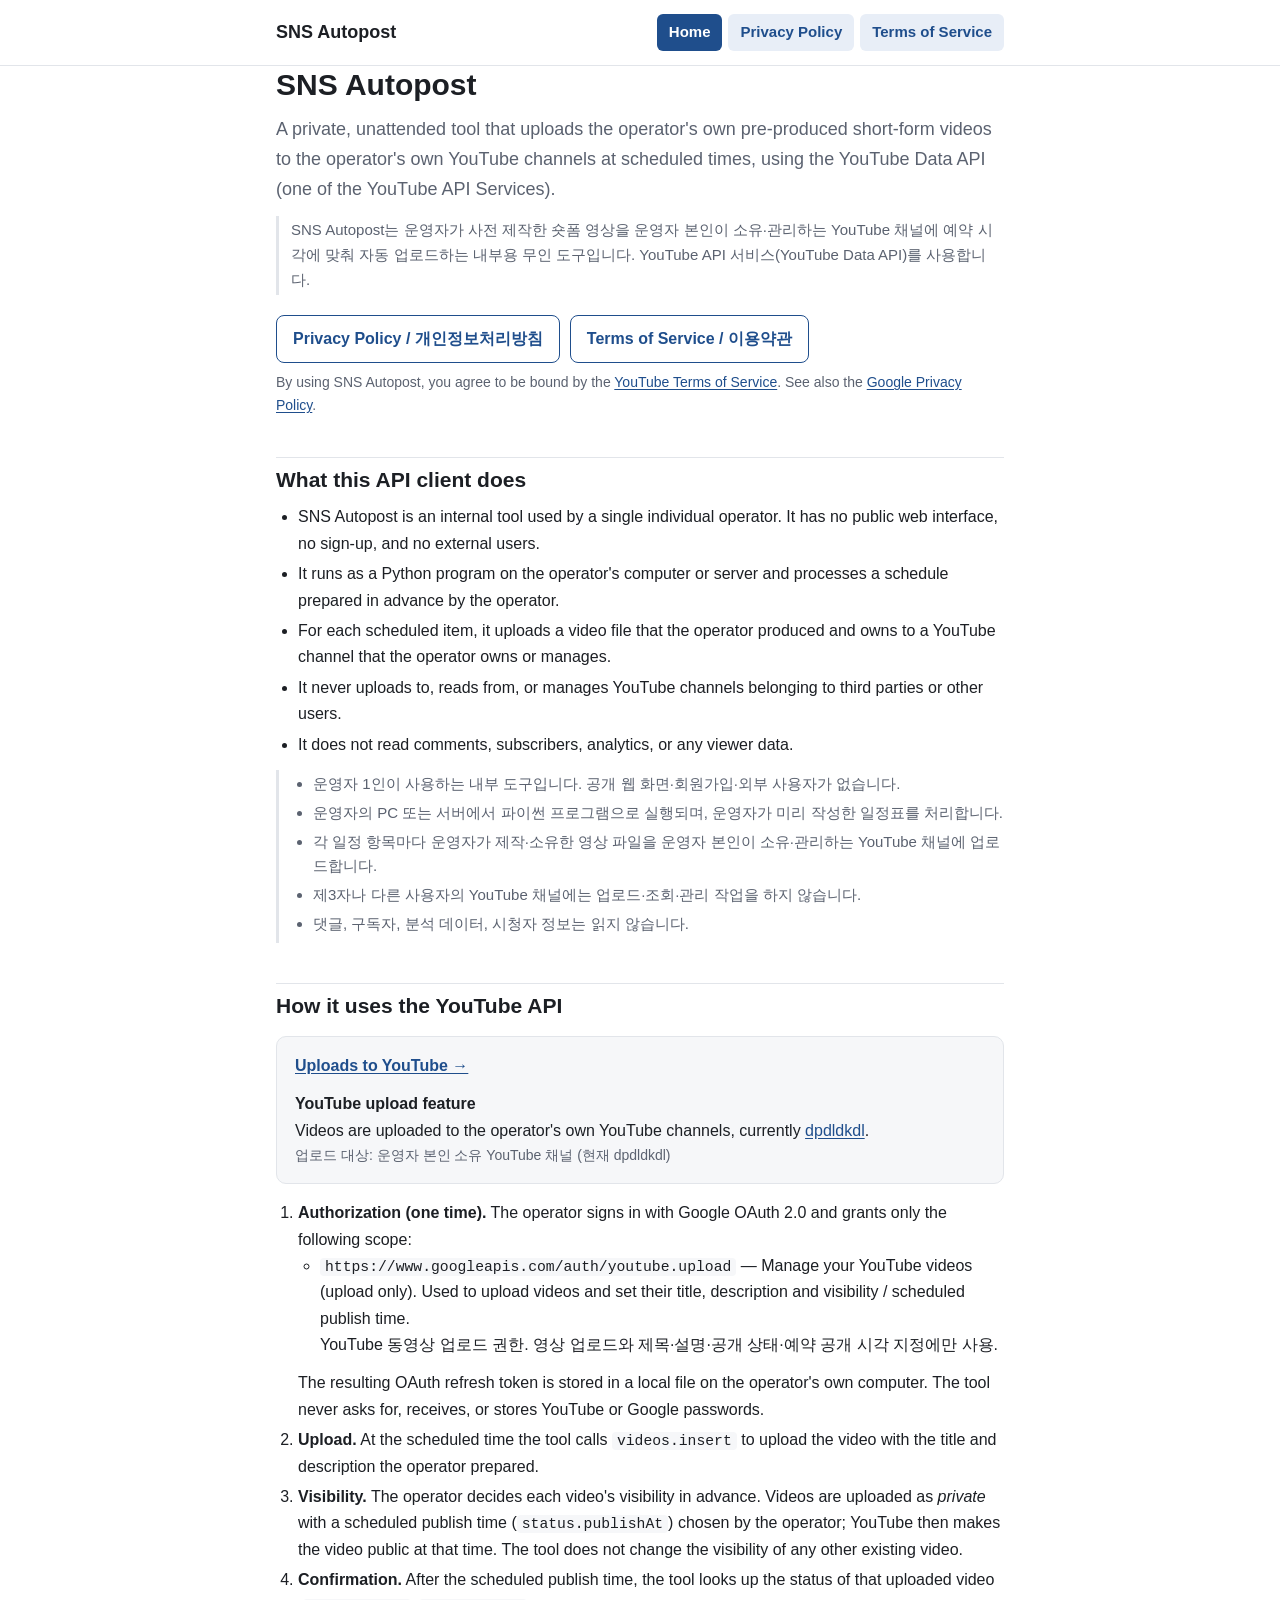
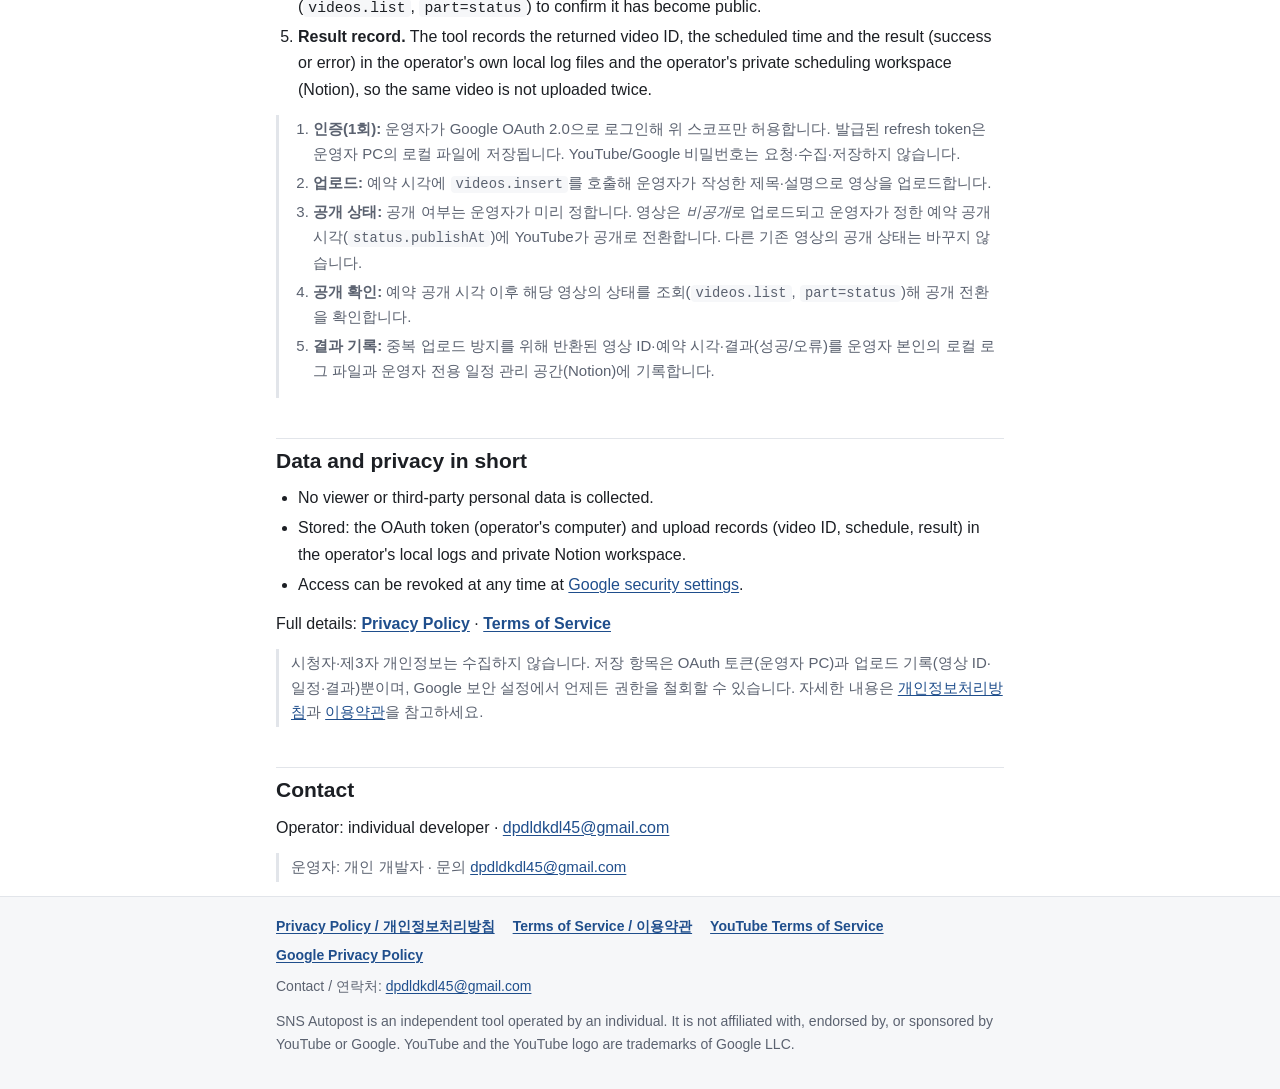
==== index.html @ c1b7ccee "Add files via upload" ====
<!doctype html>
<html lang="en">
<head>
<meta charset="utf-8">
<meta name="viewport" content="width=device-width, initial-scale=1">
<title>SNS Autopost — Scheduled video uploader</title>
<meta name="description" content="SNS Autopost is a private, unattended tool that uploads the operator's own pre-produced short videos to the operator's own YouTube channels using the YouTube Data API.">
<link rel="stylesheet" href="style.css">
</head>
<body>
<header class="site-header"><div class="wrap"><a class="brand" href="index.html">SNS Autopost</a><nav class="nav" aria-label="Main"><a href="index.html" aria-current="page">Home</a><a href="privacy.html">Privacy Policy</a><a href="terms.html">Terms of Service</a></nav></div></header>
<main class="wrap">

<h1>SNS Autopost</h1>
<p class="lead">A private, unattended tool that uploads the operator's own pre-produced short-form videos to the operator's own YouTube channels at scheduled times, using the YouTube Data API (one of the YouTube API Services).</p>
<div class="ko" lang="ko"><p>SNS Autopost는 운영자가 사전 제작한 숏폼 영상을 운영자 본인이 소유·관리하는 YouTube 채널에 예약 시각에 맞춰 자동 업로드하는 내부용 무인 도구입니다. YouTube API 서비스(YouTube Data API)를 사용합니다.</p></div>

<div class="policy-links">
  <a href="privacy.html">Privacy Policy / 개인정보처리방침</a>
  <a href="terms.html">Terms of Service / 이용약관</a>
</div>
<p class="meta">By using SNS Autopost, you agree to be bound by the <a href="https://www.youtube.com/t/terms" rel="noopener">YouTube Terms of Service</a>. See also the <a href="http://www.google.com/policies/privacy" rel="noopener">Google Privacy Policy</a>.</p>

<h2>What this API client does</h2>
<ul>
  <li>SNS Autopost is an internal tool used by a single individual operator. It has no public web interface, no sign-up, and no external users.</li>
  <li>It runs as a Python program on the operator's computer or server and processes a schedule prepared in advance by the operator.</li>
  <li>For each scheduled item, it uploads a video file that the operator produced and owns to a YouTube channel that the operator owns or manages.</li>
  <li>It never uploads to, reads from, or manages YouTube channels belonging to third parties or other users.</li>
  <li>It does not read comments, subscribers, analytics, or any viewer data.</li>
</ul>
<div class="ko" lang="ko">
<ul>
  <li>운영자 1인이 사용하는 내부 도구입니다. 공개 웹 화면·회원가입·외부 사용자가 없습니다.</li>
  <li>운영자의 PC 또는 서버에서 파이썬 프로그램으로 실행되며, 운영자가 미리 작성한 일정표를 처리합니다.</li>
  <li>각 일정 항목마다 운영자가 제작·소유한 영상 파일을 운영자 본인이 소유·관리하는 YouTube 채널에 업로드합니다.</li>
  <li>제3자나 다른 사용자의 YouTube 채널에는 업로드·조회·관리 작업을 하지 않습니다.</li>
  <li>댓글, 구독자, 분석 데이터, 시청자 정보는 읽지 않습니다.</li>
</ul>
</div>

<h2>How it uses the YouTube API</h2>
<div class="card yt-integration">
  <a class="yt-text-link" href="https://www.youtube.com/channel/UCUX4fZ9eqPd_Ai5bfz85Fdw" rel="noopener">Uploads to YouTube &rarr;</a>
  <div>
    <strong>YouTube upload feature</strong><br>
    Videos are uploaded to the operator's own YouTube channels, currently <a href="https://www.youtube.com/channel/UCUX4fZ9eqPd_Ai5bfz85Fdw" rel="noopener">dpdldkdl</a>.
    <div lang="ko" class="meta">업로드 대상: 운영자 본인 소유 YouTube 채널 (현재 dpdldkdl)</div>
  </div>
</div>
<ol>
  <li><strong>Authorization (one time).</strong> The operator signs in with Google OAuth 2.0 and grants only the following scope:
    <ul>
<li><code>https://www.googleapis.com/auth/youtube.upload</code> &mdash; Manage your YouTube videos (upload only). Used to upload videos and set their title, description and visibility / scheduled publish time.<br><span lang="ko">YouTube 동영상 업로드 권한. 영상 업로드와 제목·설명·공개 상태·예약 공개 시각 지정에만 사용.</span></li>
    </ul>
    The resulting OAuth refresh token is stored in a local file on the operator's own computer. The tool never asks for, receives, or stores YouTube or Google passwords.
  </li>
  <li><strong>Upload.</strong> At the scheduled time the tool calls <code>videos.insert</code> to upload the video with the title and description the operator prepared.</li>
  <li><strong>Visibility.</strong> The operator decides each video's visibility in advance. Videos are uploaded as <em>private</em> with a scheduled publish time (<code>status.publishAt</code>) chosen by the operator; YouTube then makes the video public at that time. The tool does not change the visibility of any other existing video.</li>
  <li><strong>Confirmation.</strong> After the scheduled publish time, the tool looks up the status of that uploaded video (<code>videos.list</code>, <code>part=status</code>) to confirm it has become public.</li>
  <li><strong>Result record.</strong> The tool records the returned video ID, the scheduled time and the result (success or error) in the operator's own local log files and the operator's private scheduling workspace (Notion), so the same video is not uploaded twice.</li>
</ol>
<div class="ko" lang="ko">
<ol>
  <li><strong>인증(1회):</strong> 운영자가 Google OAuth 2.0으로 로그인해 위 스코프만 허용합니다. 발급된 refresh token은 운영자 PC의 로컬 파일에 저장됩니다. YouTube/Google 비밀번호는 요청·수집·저장하지 않습니다.</li>
  <li><strong>업로드:</strong> 예약 시각에 <code>videos.insert</code>를 호출해 운영자가 작성한 제목·설명으로 영상을 업로드합니다.</li>
  <li><strong>공개 상태:</strong> 공개 여부는 운영자가 미리 정합니다. 영상은 <em>비공개</em>로 업로드되고 운영자가 정한 예약 공개 시각(<code>status.publishAt</code>)에 YouTube가 공개로 전환합니다. 다른 기존 영상의 공개 상태는 바꾸지 않습니다.</li>
  <li><strong>공개 확인:</strong> 예약 공개 시각 이후 해당 영상의 상태를 조회(<code>videos.list</code>, <code>part=status</code>)해 공개 전환을 확인합니다.</li>
  <li><strong>결과 기록:</strong> 중복 업로드 방지를 위해 반환된 영상 ID·예약 시각·결과(성공/오류)를 운영자 본인의 로컬 로그 파일과 운영자 전용 일정 관리 공간(Notion)에 기록합니다.</li>
</ol>
</div>

<h2>Data and privacy in short</h2>
<ul>
  <li>No viewer or third-party personal data is collected.</li>
  <li>Stored: the OAuth token (operator's computer) and upload records (video ID, schedule, result) in the operator's local logs and private Notion workspace.</li>
  <li>Access can be revoked at any time at <a href="https://security.google.com/settings/security/permissions" rel="noopener">Google security settings</a>.</li>
</ul>
<p>Full details: <a href="privacy.html"><strong>Privacy Policy</strong></a> &middot; <a href="terms.html"><strong>Terms of Service</strong></a></p>
<div class="ko" lang="ko"><p>시청자·제3자 개인정보는 수집하지 않습니다. 저장 항목은 OAuth 토큰(운영자 PC)과 업로드 기록(영상 ID·일정·결과)뿐이며, Google 보안 설정에서 언제든 권한을 철회할 수 있습니다. 자세한 내용은 <a href="privacy.html">개인정보처리방침</a>과 <a href="terms.html">이용약관</a>을 참고하세요.</p></div>

<h2>Contact</h2>
<p>Operator: individual developer &middot; <a href="mailto:dpdldkdl45@gmail.com">dpdldkdl45@gmail.com</a></p>
<div class="ko" lang="ko"><p>운영자: 개인 개발자 · 문의 <a href="mailto:dpdldkdl45@gmail.com">dpdldkdl45@gmail.com</a></p></div>

</main>
<footer class="site-footer"><div class="wrap"><nav aria-label="Legal"><a href="privacy.html">Privacy Policy / 개인정보처리방침</a><a href="terms.html">Terms of Service / 이용약관</a><a href="https://www.youtube.com/t/terms" rel="noopener">YouTube Terms of Service</a><a href="http://www.google.com/policies/privacy" rel="noopener">Google Privacy Policy</a></nav><p>Contact / 연락처: <a href="mailto:dpdldkdl45@gmail.com">dpdldkdl45@gmail.com</a></p><p>SNS Autopost is an independent tool operated by an individual. It is not affiliated with, endorsed by, or sponsored by YouTube or Google. YouTube and the YouTube logo are trademarks of Google LLC.</p></div></footer>
</body>
</html>
---- style.css ----
:root {
  --bg: #ffffff;
  --surface: #f6f7f9;
  --text: #1c1f24;
  --muted: #5b6270;
  --line: #e2e5ea;
  --accent: #1f4e8c;
  --accent-soft: #e8eef7;
  --max: 760px;
}

* { box-sizing: border-box; }

html { -webkit-text-size-adjust: 100%; }

body {
  margin: 0;
  background: var(--bg);
  color: var(--text);
  font-family: -apple-system, BlinkMacSystemFont, "Segoe UI", Roboto, "Helvetica Neue", Arial,
    "Apple SD Gothic Neo", "Malgun Gothic", "Noto Sans KR", sans-serif;
  font-size: 16px;
  line-height: 1.65;
}

a { color: var(--accent); text-underline-offset: 2px; }
a:hover { text-decoration-thickness: 2px; }

.wrap { max-width: var(--max); margin: 0 auto; padding: 0 16px; }

/* Header */
.site-header { border-bottom: 1px solid var(--line); background: var(--bg); }
.site-header .wrap {
  display: flex; flex-wrap: wrap; align-items: center; justify-content: space-between;
  gap: 8px 16px; padding-top: 14px; padding-bottom: 14px;
}
.brand { font-weight: 700; font-size: 18px; color: var(--text); text-decoration: none; }
.nav { display: flex; flex-wrap: wrap; gap: 6px; }
.nav a {
  display: inline-block; padding: 6px 12px; border-radius: 6px; text-decoration: none;
  font-weight: 600; font-size: 15px; color: var(--accent); background: var(--accent-soft);
}
.nav a[aria-current="page"] { background: var(--accent); color: #fff; }

/* Main */
main { padding: 32px 0 48px; }
h1 { font-size: 30px; line-height: 1.25; margin: 0 0 12px; }
h2 { font-size: 21px; line-height: 1.35; margin: 40px 0 10px; padding-top: 8px; border-top: 1px solid var(--line); }
h3 { font-size: 17px; margin: 24px 0 6px; }
p, ul, ol { margin: 0 0 12px; }
ul, ol { padding-left: 22px; }
li { margin-bottom: 4px; }
code { font-family: Consolas, "SFMono-Regular", Menlo, monospace; font-size: 0.92em; background: var(--surface); padding: 1px 5px; border-radius: 4px; word-break: break-word; }

.lead { font-size: 18px; color: var(--muted); }
.meta { color: var(--muted); font-size: 14px; }

/* Korean supplementary text */
.ko {
  color: var(--muted); font-size: 15px; border-left: 3px solid var(--line);
  padding: 2px 0 2px 12px; margin: 6px 0 14px;
}
.ko p:last-child, .ko ul:last-child { margin-bottom: 0; }

/* Callouts */
.policy-links {
  display: flex; flex-wrap: wrap; gap: 10px; margin: 20px 0 8px;
}
.policy-links a {
  display: inline-block; padding: 10px 16px; border: 1px solid var(--accent); border-radius: 8px;
  font-weight: 700; text-decoration: none;
}
.policy-links a:hover { background: var(--accent-soft); }

.card { background: var(--surface); border: 1px solid var(--line); border-radius: 10px; padding: 16px 18px; margin: 16px 0; }
.card h3 { margin-top: 0; }

.yt-integration { display: flex; flex-wrap: wrap; align-items: center; gap: 12px 20px; }
.yt-integration .yt-logo-link { display: inline-block; line-height: 0; background: #ffffff; padding: 8px; border-radius: 6px; }
.yt-integration .yt-logo-link img { height: 100px; width: auto; display: block; }
.yt-text-link { font-weight: 700; }

table { width: 100%; border-collapse: collapse; margin: 8px 0 16px; font-size: 15px; }
th, td { text-align: left; vertical-align: top; border: 1px solid var(--line); padding: 8px 10px; }
th { background: var(--surface); }
.table-scroll { overflow-x: auto; -webkit-overflow-scrolling: touch; }

/* Footer */
.site-footer { border-top: 1px solid var(--line); background: var(--surface); font-size: 14px; color: var(--muted); }
.site-footer .wrap { padding-top: 18px; padding-bottom: 24px; }
.site-footer nav { display: flex; flex-wrap: wrap; gap: 6px 18px; margin-bottom: 8px; }
.site-footer nav a { font-weight: 600; }

@media (max-width: 480px) {
  h1 { font-size: 25px; }
  h2 { font-size: 19px; }
  .lead { font-size: 17px; }
}
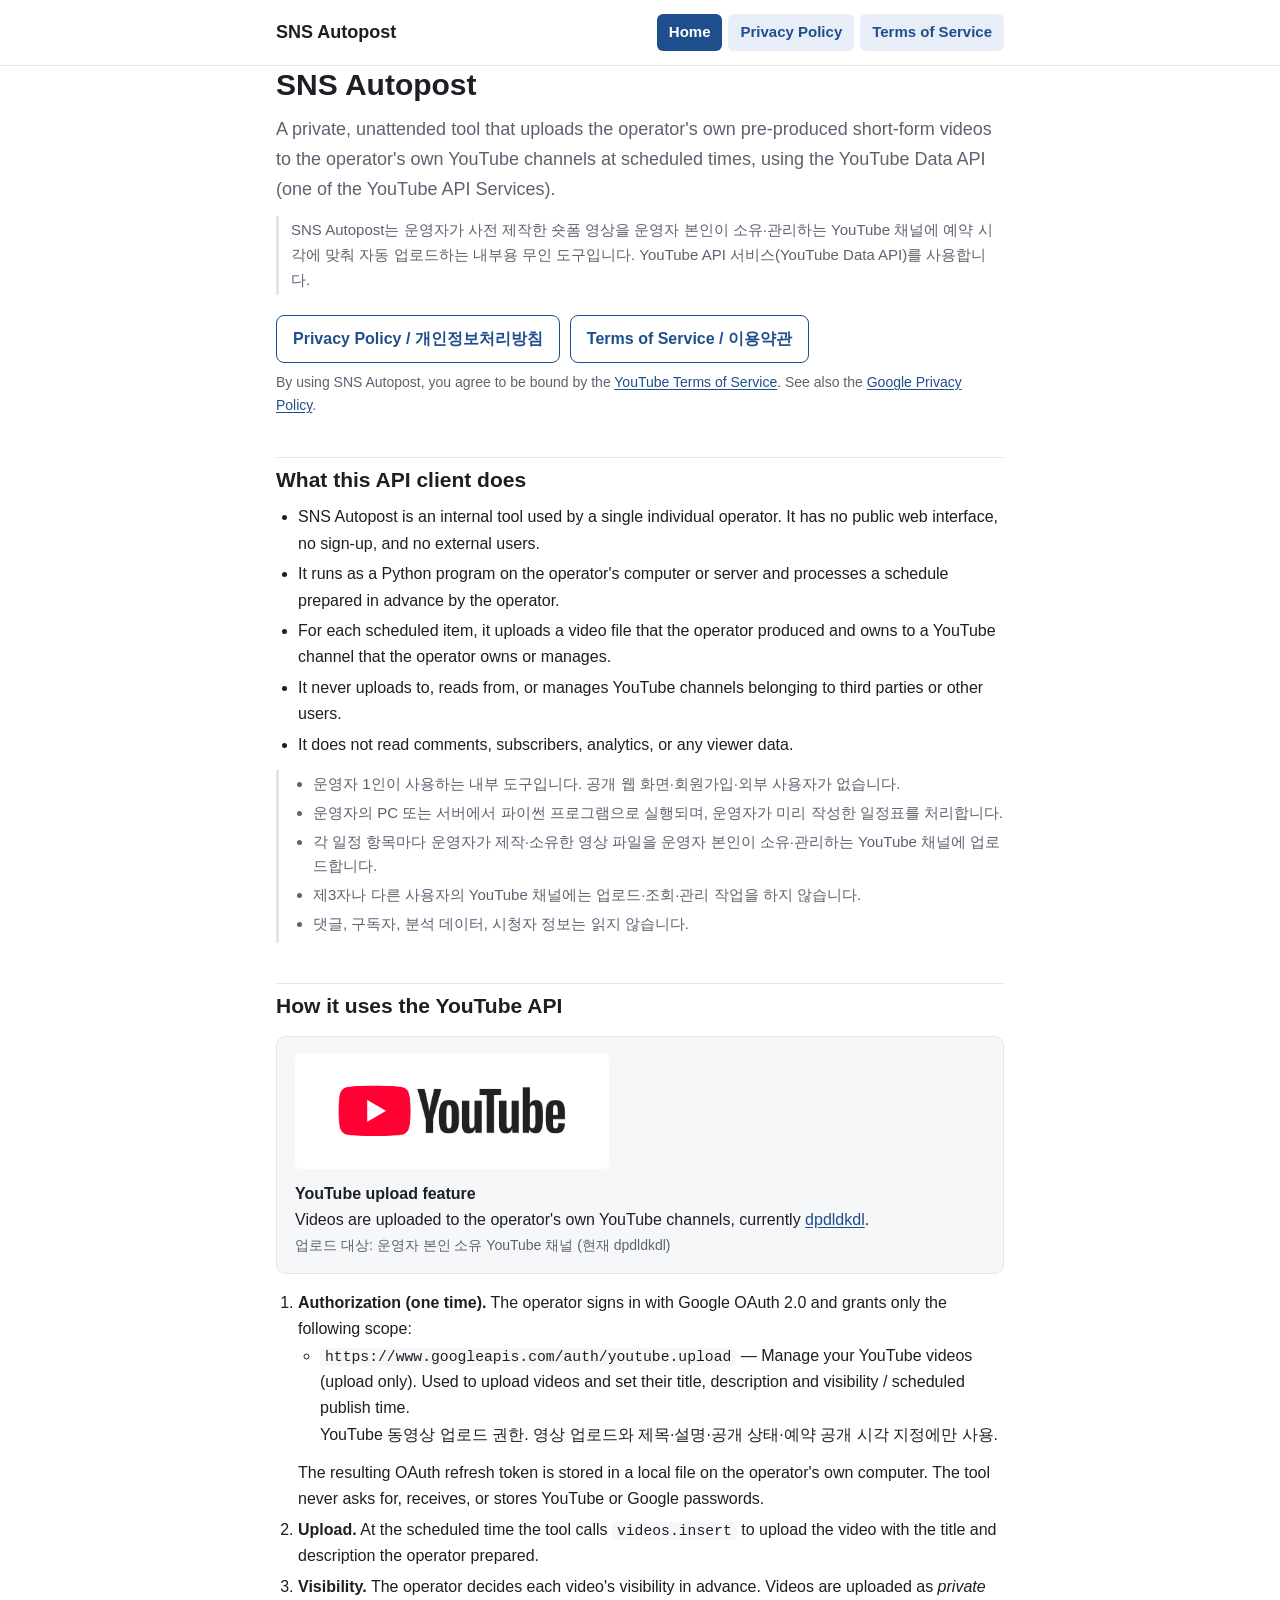
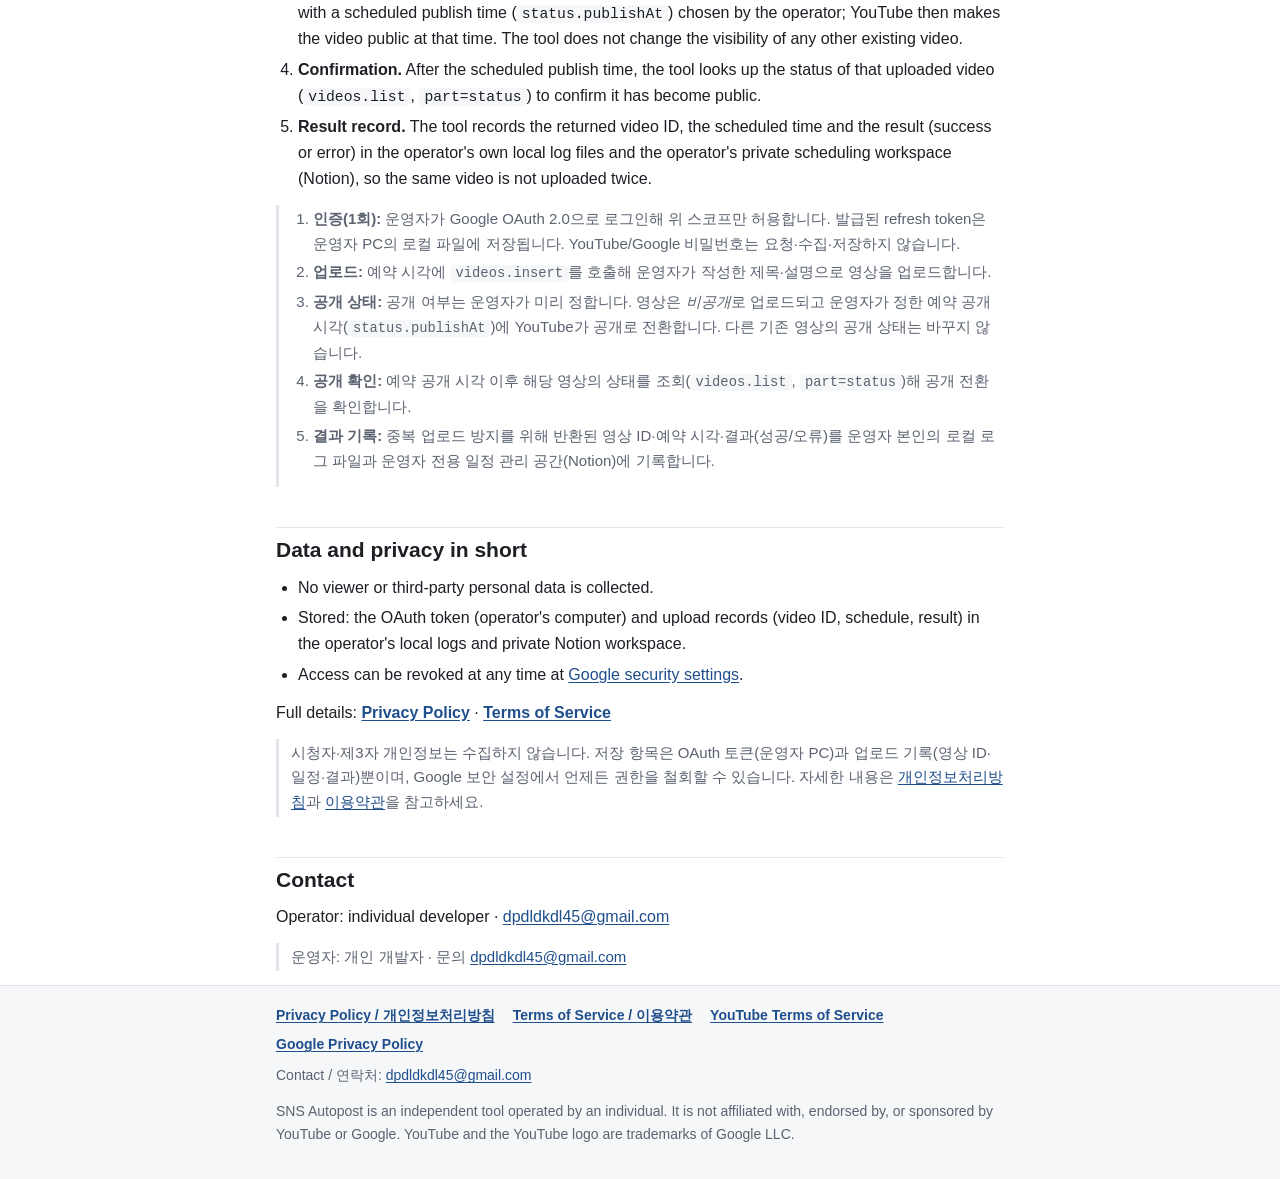
==== commit bd1d6556: "Add files via upload" ====
--- a/index.html
+++ b/index.html
@@ -41,7 +41,7 @@
 
 <h2>How it uses the YouTube API</h2>
 <div class="card yt-integration">
-  <a class="yt-text-link" href="https://www.youtube.com/channel/UCUX4fZ9eqPd_Ai5bfz85Fdw" rel="noopener">Uploads to YouTube &rarr;</a>
+  <a class="yt-logo-link" href="https://www.youtube.com/channel/UCUX4fZ9eqPd_Ai5bfz85Fdw" rel="noopener" title="Open the YouTube channel that receives uploads"><img src="youtube-logo.png" alt="YouTube"></a>
   <div>
     <strong>YouTube upload feature</strong><br>
     Videos are uploaded to the operator's own YouTube channels, currently <a href="https://www.youtube.com/channel/UCUX4fZ9eqPd_Ai5bfz85Fdw" rel="noopener">dpdldkdl</a>.
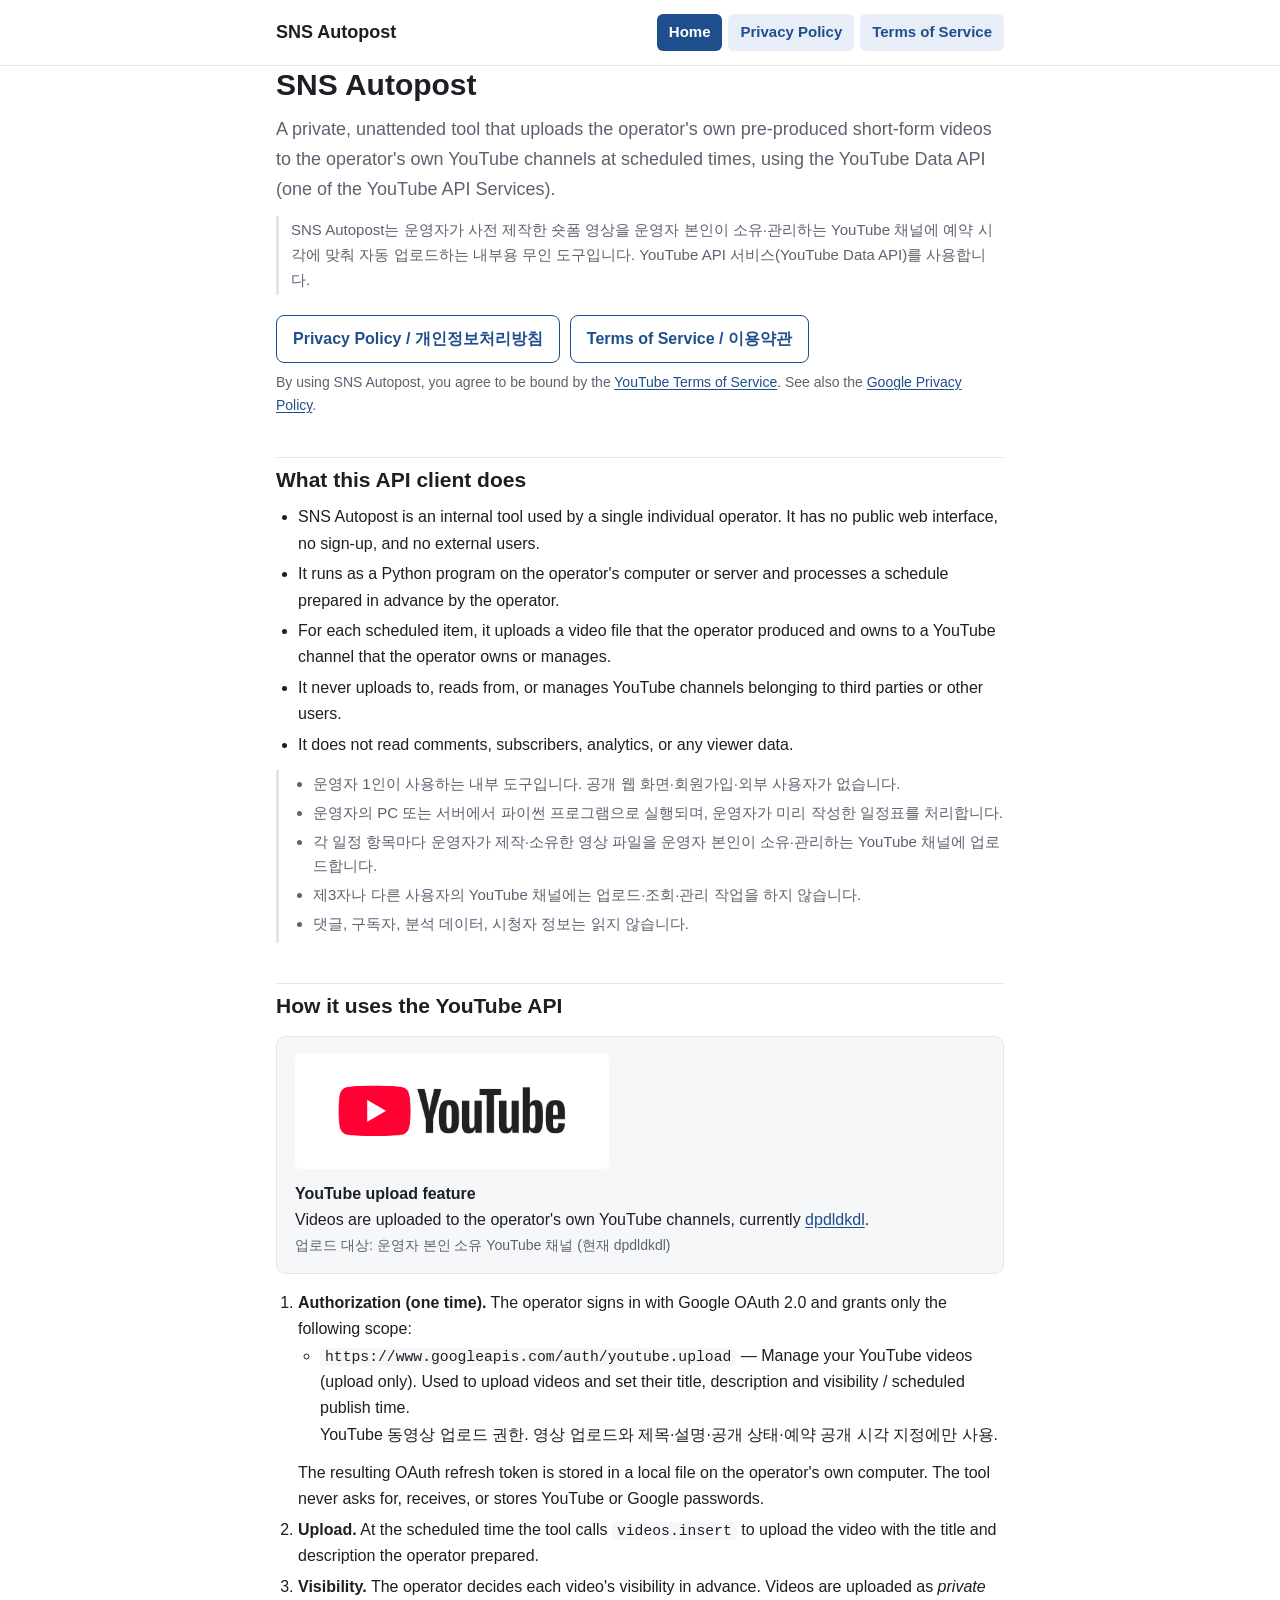
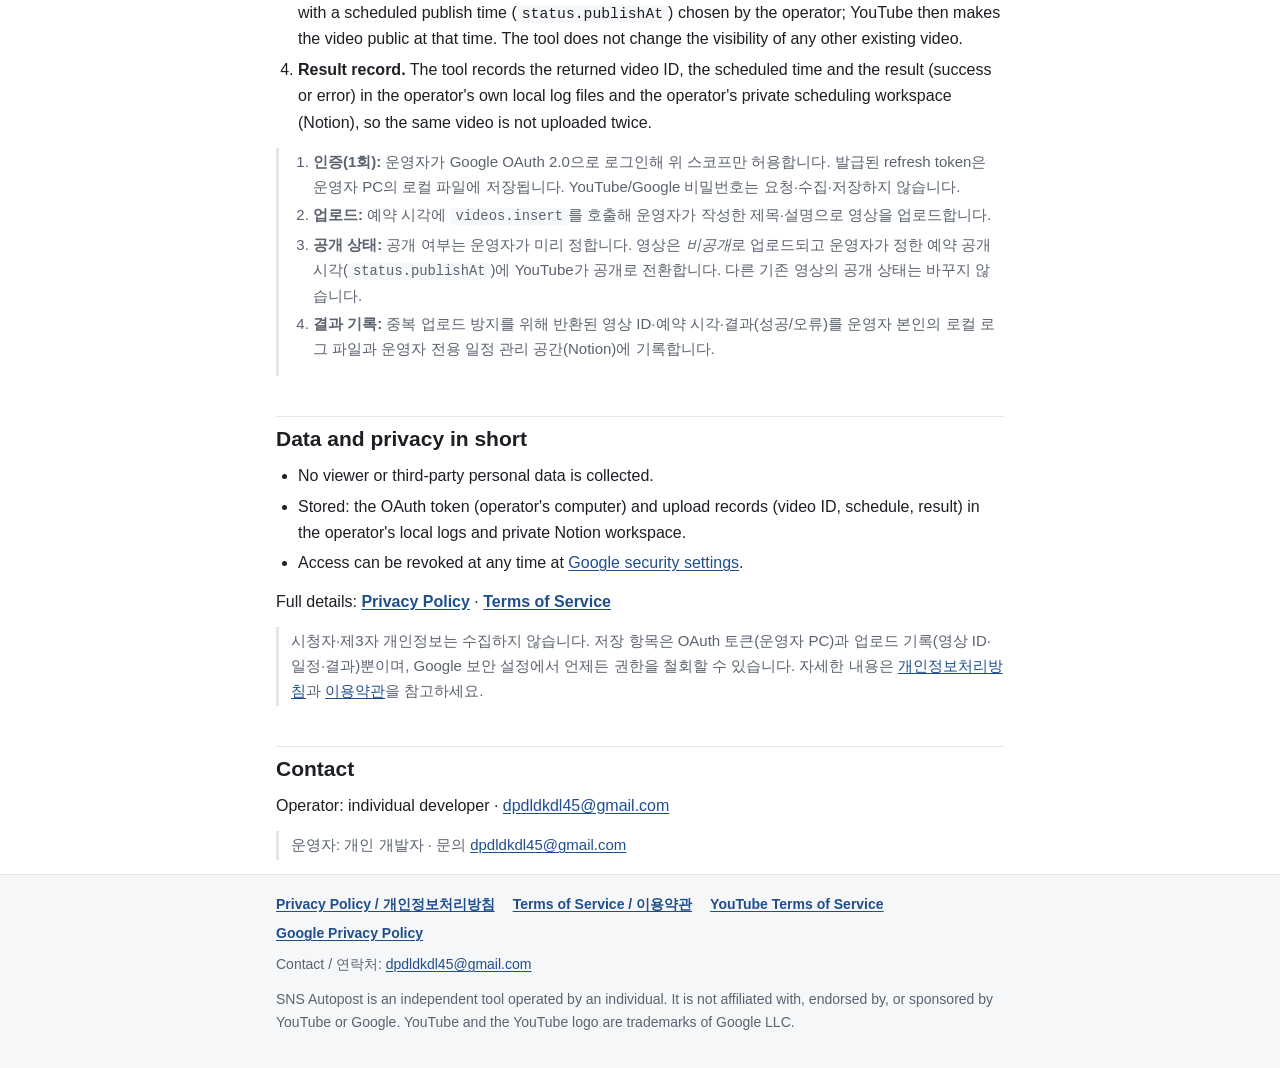
==== commit 0d3e056b: "Add files via upload" ====
--- a/index.html
+++ b/index.html
@@ -57,7 +57,6 @@
   </li>
   <li><strong>Upload.</strong> At the scheduled time the tool calls <code>videos.insert</code> to upload the video with the title and description the operator prepared.</li>
   <li><strong>Visibility.</strong> The operator decides each video's visibility in advance. Videos are uploaded as <em>private</em> with a scheduled publish time (<code>status.publishAt</code>) chosen by the operator; YouTube then makes the video public at that time. The tool does not change the visibility of any other existing video.</li>
-  <li><strong>Confirmation.</strong> After the scheduled publish time, the tool looks up the status of that uploaded video (<code>videos.list</code>, <code>part=status</code>) to confirm it has become public.</li>
   <li><strong>Result record.</strong> The tool records the returned video ID, the scheduled time and the result (success or error) in the operator's own local log files and the operator's private scheduling workspace (Notion), so the same video is not uploaded twice.</li>
 </ol>
 <div class="ko" lang="ko">
@@ -65,7 +64,6 @@
   <li><strong>인증(1회):</strong> 운영자가 Google OAuth 2.0으로 로그인해 위 스코프만 허용합니다. 발급된 refresh token은 운영자 PC의 로컬 파일에 저장됩니다. YouTube/Google 비밀번호는 요청·수집·저장하지 않습니다.</li>
   <li><strong>업로드:</strong> 예약 시각에 <code>videos.insert</code>를 호출해 운영자가 작성한 제목·설명으로 영상을 업로드합니다.</li>
   <li><strong>공개 상태:</strong> 공개 여부는 운영자가 미리 정합니다. 영상은 <em>비공개</em>로 업로드되고 운영자가 정한 예약 공개 시각(<code>status.publishAt</code>)에 YouTube가 공개로 전환합니다. 다른 기존 영상의 공개 상태는 바꾸지 않습니다.</li>
-  <li><strong>공개 확인:</strong> 예약 공개 시각 이후 해당 영상의 상태를 조회(<code>videos.list</code>, <code>part=status</code>)해 공개 전환을 확인합니다.</li>
   <li><strong>결과 기록:</strong> 중복 업로드 방지를 위해 반환된 영상 ID·예약 시각·결과(성공/오류)를 운영자 본인의 로컬 로그 파일과 운영자 전용 일정 관리 공간(Notion)에 기록합니다.</li>
 </ol>
 </div>
